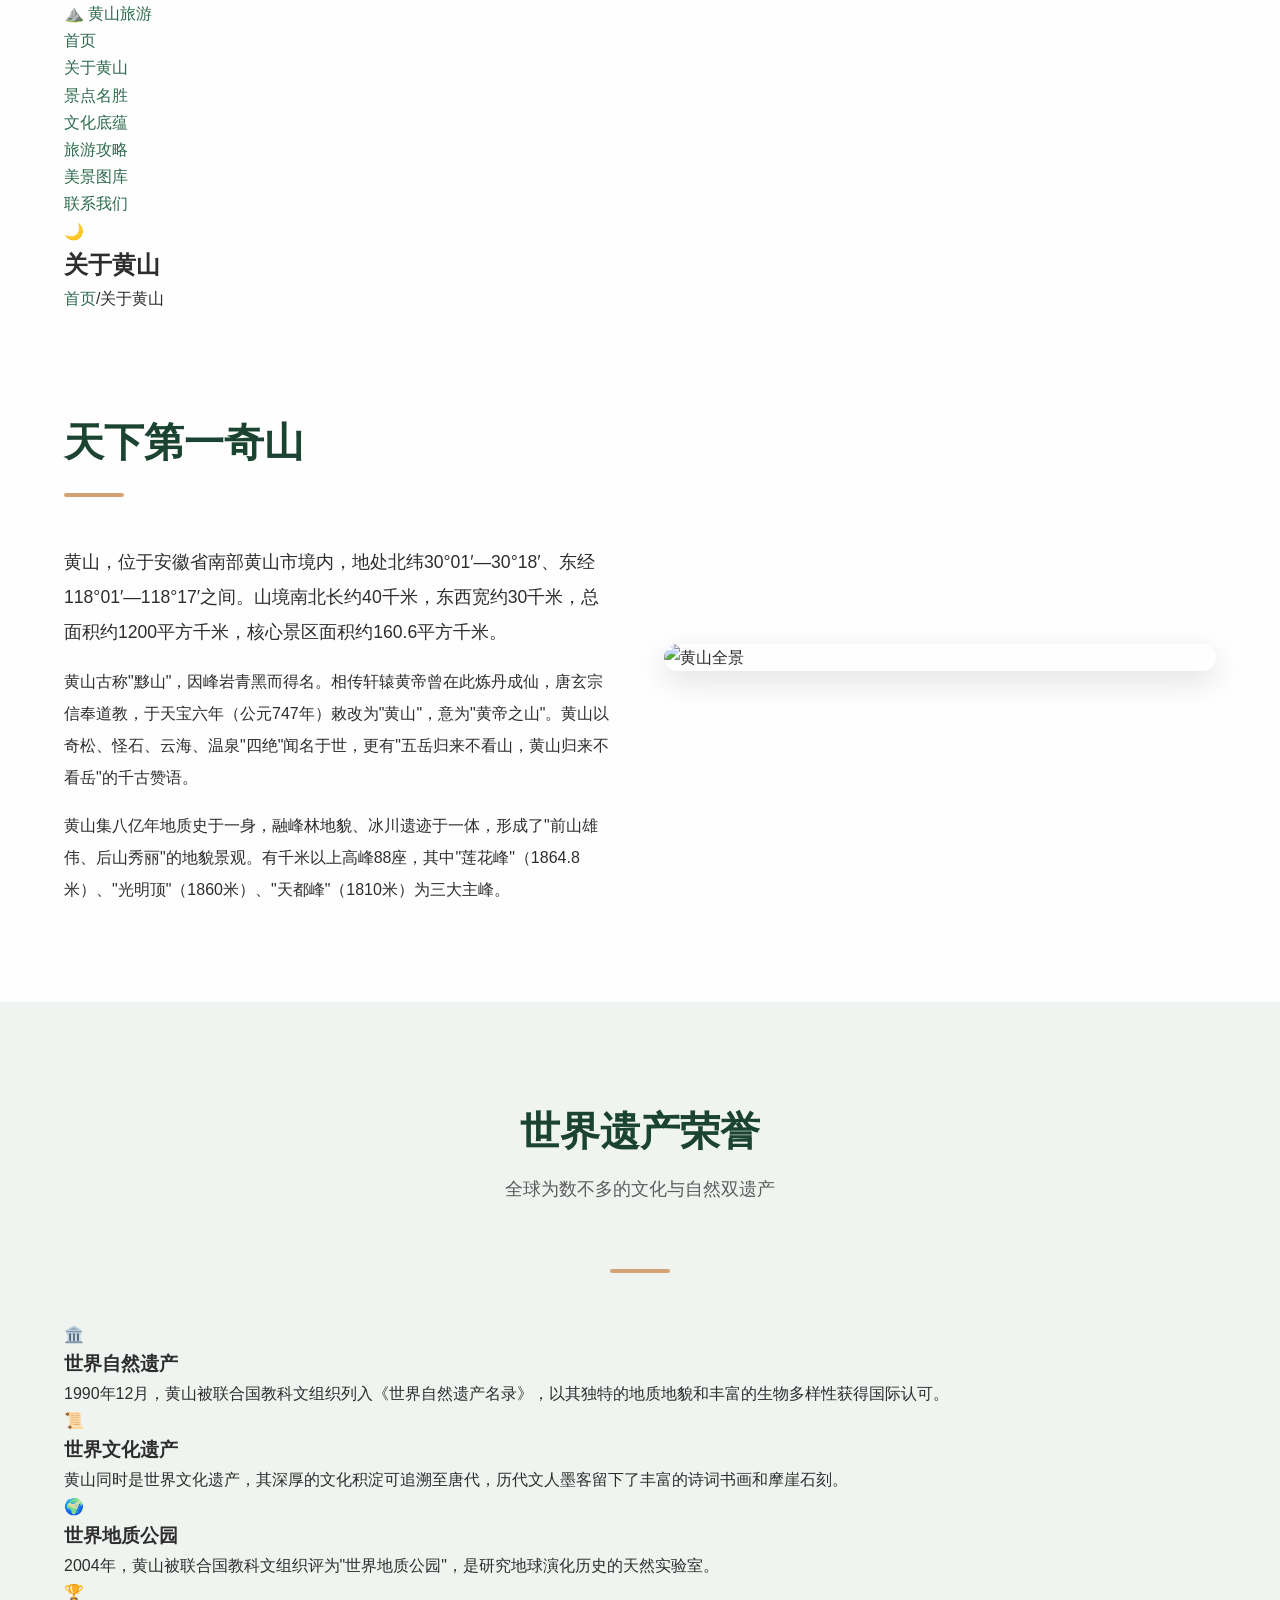
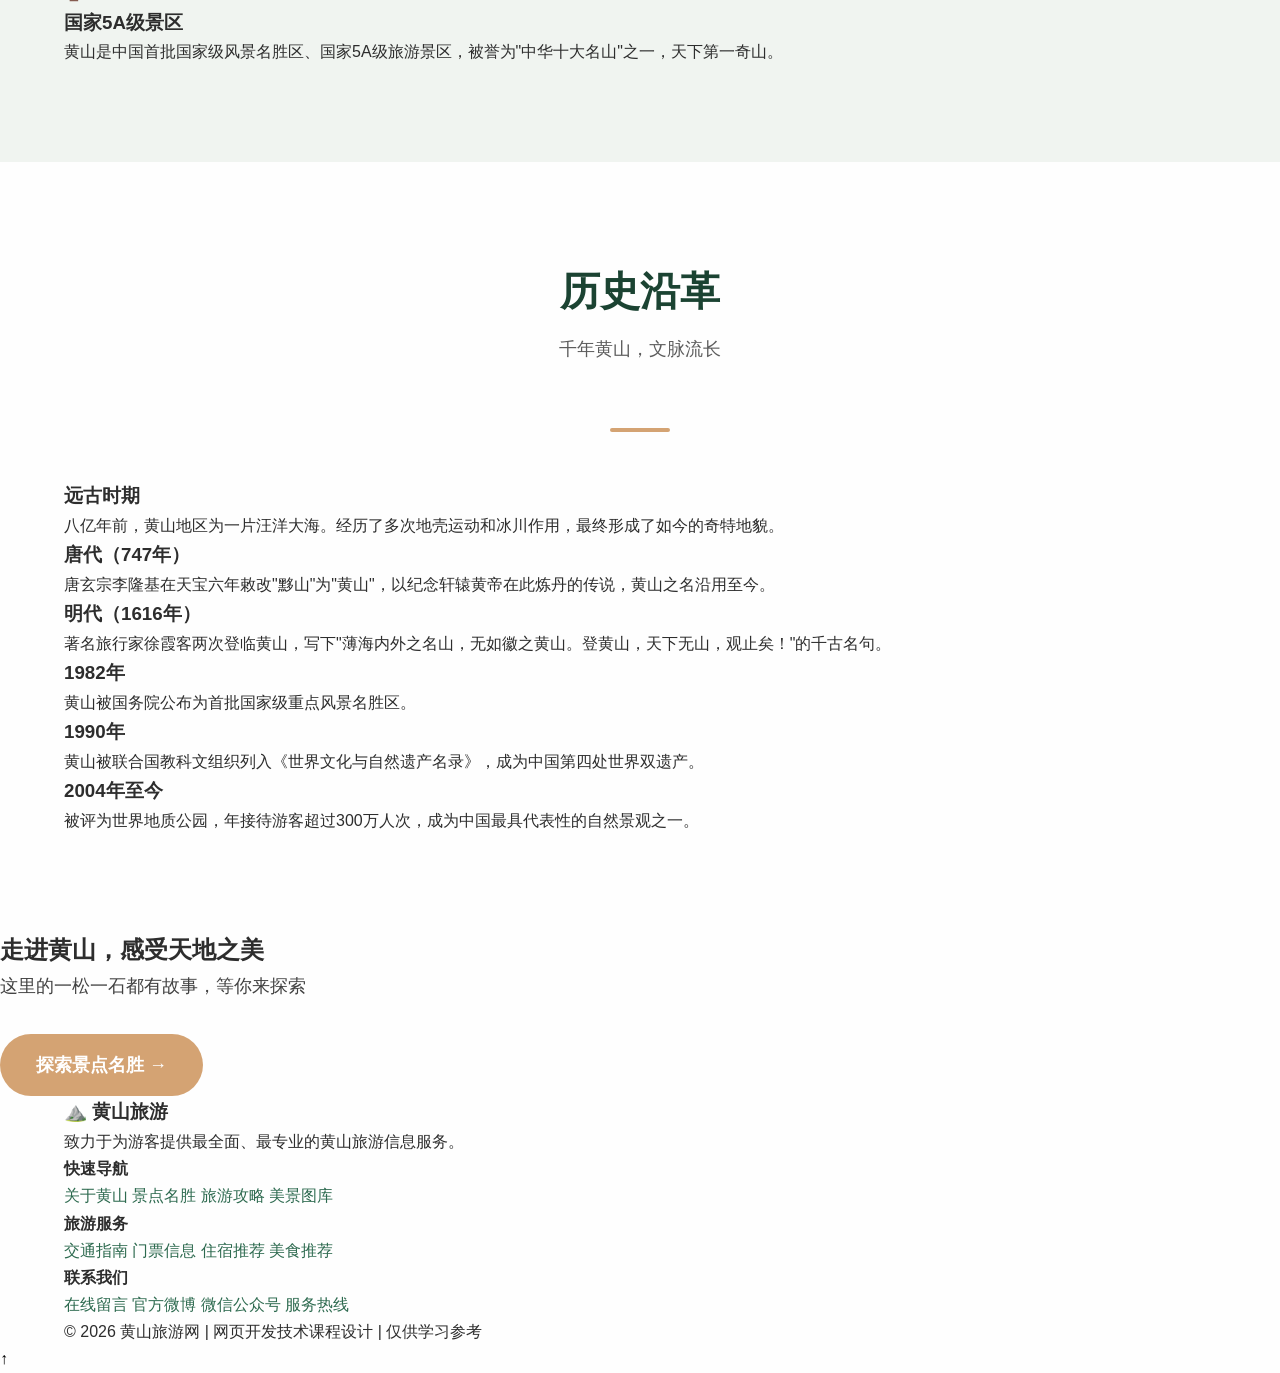
==== about.html @ f095ef77 "黄山旅游网站 v2.0 - 交互地图+3D效果+进度条" ====
<!DOCTYPE html>
<html lang="zh-CN">
<head>
  <meta charset="UTF-8">
  <meta name="viewport" content="width=device-width, initial-scale=1.0">
  <meta name="description" content="了解黄山的历史文化、地理位置与自然奇观。黄山是世界自然与文化双重遗产，中华十大名山之一。">
  <title>关于黄山 | 世界自然与文化双遗产</title>
  <link rel="stylesheet" href="css/style.css">
  <link rel="icon" href="data:image/svg+xml,<svg xmlns=%22http://www.w3.org/2000/svg%22 viewBox=%220 0 100 100%22><text y=%22.9em%22 font-size=%2290%22>⛰️</text></svg>">
</head>
<body>

  <nav class="navbar">
    <div class="container">
      <a href="index.html" class="logo">
        <span class="logo-icon">⛰️</span>
        <span>黄山旅游</span>
      </a>
      <ul class="nav-links">
        <li><a href="index.html">首页</a></li>
        <li><a href="about.html" class="active">关于黄山</a></li>
        <li><a href="spots.html">景点名胜</a></li>
        <li><a href="culture.html">文化底蕴</a></li>
        <li><a href="guide.html">旅游攻略</a></li>
        <li><a href="gallery.html">美景图库</a></li>
        <li><a href="contact.html">联系我们</a></li>
      </ul>
      <div style="display:flex;align-items:center;gap:0.5rem;">
        <button class="theme-toggle" aria-label="切换主题">🌙</button>
        <button class="hamburger" aria-label="菜单">
          <span></span><span></span><span></span>
        </button>
      </div>
    </div>
  </nav>

  <!-- 页面 Hero -->
  <section class="page-hero">
    <div class="container">
      <h1>关于黄山</h1>
      <div class="breadcrumb">
        <a href="index.html">首页</a><span>/</span><span>关于黄山</span>
      </div>
    </div>
  </section>

  <!-- 简介 -->
  <section class="section">
    <div class="container">
      <div class="two-col reveal">
        <div>
          <h2 class="section-title" style="text-align:left;">天下第一奇山</h2>
          <div class="section-divider" style="margin-left:0;"></div>
          <p style="font-size:1.1rem;line-height:2;margin-bottom:1rem;">
            黄山，位于安徽省南部黄山市境内，地处北纬30°01′—30°18′、东经118°01′—118°17′之间。山境南北长约40千米，东西宽约30千米，总面积约1200平方千米，核心景区面积约160.6平方千米。
          </p>
          <p style="line-height:2;margin-bottom:1rem;">
            黄山古称"黟山"，因峰岩青黑而得名。相传轩辕黄帝曾在此炼丹成仙，唐玄宗信奉道教，于天宝六年（公元747年）敕改为"黄山"，意为"黄帝之山"。黄山以奇松、怪石、云海、温泉"四绝"闻名于世，更有"五岳归来不看山，黄山归来不看岳"的千古赞语。
          </p>
          <p style="line-height:2;">
            黄山集八亿年地质史于一身，融峰林地貌、冰川遗迹于一体，形成了"前山雄伟、后山秀丽"的地貌景观。有千米以上高峰88座，其中"莲花峰"（1864.8米）、"光明顶"（1860米）、"天都峰"（1810米）为三大主峰。
          </p>
        </div>
        <img src="https://picsum.photos/seed/huangshan-overview/600/450" alt="黄山全景" class="two-col-img" style="width:100%;">
      </div>
    </div>
  </section>

  <!-- 世界遗产 -->
  <section class="section" style="background:var(--bg-alt);">
    <div class="container">
      <h2 class="section-title reveal">世界遗产荣誉</h2>
      <p class="section-subtitle reveal">全球为数不多的文化与自然双遗产</p>
      <div class="section-divider reveal"></div>
      <div class="features-grid">
        <div class="feature-card reveal">
          <span class="feature-icon">🏛️</span>
          <h3 class="feature-title">世界自然遗产</h3>
          <p>1990年12月，黄山被联合国教科文组织列入《世界自然遗产名录》，以其独特的地质地貌和丰富的生物多样性获得国际认可。</p>
        </div>
        <div class="feature-card reveal">
          <span class="feature-icon">📜</span>
          <h3 class="feature-title">世界文化遗产</h3>
          <p>黄山同时是世界文化遗产，其深厚的文化积淀可追溯至唐代，历代文人墨客留下了丰富的诗词书画和摩崖石刻。</p>
        </div>
        <div class="feature-card reveal">
          <span class="feature-icon">🌍</span>
          <h3 class="feature-title">世界地质公园</h3>
          <p>2004年，黄山被联合国教科文组织评为"世界地质公园"，是研究地球演化历史的天然实验室。</p>
        </div>
        <div class="feature-card reveal">
          <span class="feature-icon">🏆</span>
          <h3 class="feature-title">国家5A级景区</h3>
          <p>黄山是中国首批国家级风景名胜区、国家5A级旅游景区，被誉为"中华十大名山"之一，天下第一奇山。</p>
        </div>
      </div>
    </div>
  </section>

  <!-- 历史沿革时间线 -->
  <section class="section">
    <div class="container">
      <h2 class="section-title reveal">历史沿革</h2>
      <p class="section-subtitle reveal">千年黄山，文脉流长</p>
      <div class="section-divider reveal"></div>
      <div class="timeline reveal">
        <div class="timeline-item">
          <div class="timeline-dot"></div>
          <div class="timeline-content">
            <h3>远古时期</h3>
            <p>八亿年前，黄山地区为一片汪洋大海。经历了多次地壳运动和冰川作用，最终形成了如今的奇特地貌。</p>
          </div>
        </div>
        <div class="timeline-item">
          <div class="timeline-dot"></div>
          <div class="timeline-content">
            <h3>唐代（747年）</h3>
            <p>唐玄宗李隆基在天宝六年敕改"黟山"为"黄山"，以纪念轩辕黄帝在此炼丹的传说，黄山之名沿用至今。</p>
          </div>
        </div>
        <div class="timeline-item">
          <div class="timeline-dot"></div>
          <div class="timeline-content">
            <h3>明代（1616年）</h3>
            <p>著名旅行家徐霞客两次登临黄山，写下"薄海内外之名山，无如徽之黄山。登黄山，天下无山，观止矣！"的千古名句。</p>
          </div>
        </div>
        <div class="timeline-item">
          <div class="timeline-dot"></div>
          <div class="timeline-content">
            <h3>1982年</h3>
            <p>黄山被国务院公布为首批国家级重点风景名胜区。</p>
          </div>
        </div>
        <div class="timeline-item">
          <div class="timeline-dot"></div>
          <div class="timeline-content">
            <h3>1990年</h3>
            <p>黄山被联合国教科文组织列入《世界文化与自然遗产名录》，成为中国第四处世界双遗产。</p>
          </div>
        </div>
        <div class="timeline-item">
          <div class="timeline-dot"></div>
          <div class="timeline-content">
            <h3>2004年至今</h3>
            <p>被评为世界地质公园，年接待游客超过300万人次，成为中国最具代表性的自然景观之一。</p>
          </div>
        </div>
      </div>
    </div>
  </section>

  <!-- CTA -->
  <section class="parallax-section" style="background-image:url('https://picsum.photos/seed/yellow-mountain/1400/500');">
    <div class="parallax-content">
      <h2>走进黄山，感受天地之美</h2>
      <p style="font-size:1.125rem;margin-bottom:2rem;opacity:.9;">这里的一松一石都有故事，等你来探索</p>
      <a href="spots.html" class="btn btn-lg btn-accent">探索景点名胜 →</a>
    </div>
  </section>

  <footer class="footer">
    <div class="container">
      <div class="footer-grid">
        <div class="footer-brand">
          <h3>⛰️ 黄山旅游</h3>
          <p>致力于为游客提供最全面、最专业的黄山旅游信息服务。</p>
        </div>
        <div class="footer-col">
          <h4>快速导航</h4>
          <a href="about.html">关于黄山</a>
          <a href="spots.html">景点名胜</a>
          <a href="guide.html">旅游攻略</a>
          <a href="gallery.html">美景图库</a>
        </div>
        <div class="footer-col">
          <h4>旅游服务</h4>
          <a href="guide.html#transport">交通指南</a>
          <a href="guide.html#ticket">门票信息</a>
          <a href="guide.html#hotel">住宿推荐</a>
          <a href="guide.html#food">美食推荐</a>
        </div>
        <div class="footer-col">
          <h4>联系我们</h4>
          <a href="contact.html">在线留言</a>
          <a href="#">官方微博</a>
          <a href="#">微信公众号</a>
          <a href="#">服务热线</a>
        </div>
      </div>
      <div class="footer-bottom">
        <p>&copy; 2026 黄山旅游网 | 网页开发技术课程设计 | 仅供学习参考</p>
      </div>
    </div>
  </footer>

  <button class="back-to-top" aria-label="返回顶部">↑</button>

  <script src="js/main.js"></script>
  <script src="js/gallery.js"></script>
  <script src="js/form.js"></script>
</body>
</html>
---- css/style.css ----
﻿/* ============================================================
   黄山旅游景点网站 - 主样式表
   主题: 自然山水 · 中国风
   色彩方案: 松绿 + 云白 + 岩灰 + 金秋点缀
   ============================================================ */

/* ============ CSS 自定义属性 (变量) ============ */
:root {
  --primary: #2d6a4f;
  --primary-light: #40916c;
  --primary-dark: #1b4332;
  --primary-pale: #d8f3dc;
  --accent: #d4a373;
  --accent-light: #faedcd;
  --accent-dark: #b07d4b;
  --bg: #fefefe;
  --bg-alt: #f0f4f0;
  --text: #2d2d2d;
  --text-light: #5c5c5c;
  --text-muted: #8a8a8a;
  --border: #dde1dd;
  --white: #ffffff;
  --black: #1a1a1a;
  --success: #52b788;
  --warning: #e9c46a;
  --danger: #e76f51;
  --info: #457b9d;
  --font-sans: "Microsoft YaHei", "PingFang SC", "Helvetica Neue", Arial, sans-serif;
  --font-serif: "SimSun", "Noto Serif SC", Georgia, serif;
  --font-title: "STKaiti", "KaiTi", "楷体", var(--font-serif);
  --fs-xs: 0.75rem; --fs-sm: 0.875rem; --fs-base: 1rem;
  --fs-lg: 1.125rem; --fs-xl: 1.25rem; --fs-2xl: 1.5rem;
  --fs-3xl: 2rem; --fs-4xl: 2.5rem; --fs-5xl: 3.5rem;
  --space-xs: 0.25rem; --space-sm: 0.5rem; --space-md: 1rem;
  --space-lg: 1.5rem; --space-xl: 2rem; --space-2xl: 3rem;
  --space-3xl: 4rem; --space-4xl: 6rem;
  --radius-sm: 4px; --radius-md: 8px; --radius-lg: 16px;
  --radius-xl: 24px; --radius-full: 9999px;
  --shadow-sm: 0 1px 3px rgba(0,0,0,.08);
  --shadow-md: 0 4px 12px rgba(0,0,0,.1);
  --shadow-lg: 0 10px 30px rgba(0,0,0,.12);
  --shadow-xl: 0 20px 60px rgba(0,0,0,.15);
  --transition-fast: 0.15s ease;
  --transition: 0.3s ease;
  --transition-slow: 0.5s ease;
  --nav-height: 72px;
}

[data-theme="dark"] {
  --primary: #40916c;
  --primary-light: #52b788;
  --primary-dark: #2d6a4f;
  --primary-pale: #1b4332;
  --accent: #e9c46a;
  --accent-light: #3d3525;
  --bg: #1a1d1a;
  --bg-alt: #222522;
  --text: #e0e0e0;
  --text-light: #b0b0b0;
  --text-muted: #787878;
  --border: #333633;
  --white: #2a2d2a;
  --black: #f0f0f0;
  --shadow-sm: 0 1px 3px rgba(0,0,0,.3);
  --shadow-md: 0 4px 12px rgba(0,0,0,.4);
  --shadow-lg: 0 10px 30px rgba(0,0,0,.5);
}

/* ============ 全局重置 ============ */
*, *::before, *::after { margin: 0; padding: 0; box-sizing: border-box; }
html { scroll-behavior: smooth; scroll-padding-top: var(--nav-height); font-size: 16px; }
body {
  font-family: var(--font-sans);
  font-size: var(--fs-base);
  line-height: 1.7;
  color: var(--text);
  background: var(--bg);
  overflow-x: hidden;
  transition: background var(--transition), color var(--transition);
}
a { color: var(--primary); text-decoration: none; transition: color var(--transition-fast); }
a:hover { color: var(--primary-dark); }
img { max-width: 100%; height: auto; display: block; }
ul, ol { list-style: none; }
button { cursor: pointer; font: inherit; border: none; background: none; }

/* ============ 工具类 ============ */
.container { width: 100%; max-width: 1200px; margin: 0 auto; padding: 0 var(--space-lg); }
.section { padding: var(--space-4xl) 0; }
.section-title {
  font-family: var(--font-title);
  font-size: var(--fs-4xl);
  color: var(--primary-dark);
  text-align: center;
  margin-bottom: var(--space-sm);
}
.section-subtitle {
  text-align: center;
  color: var(--text-light);
  font-size: var(--fs-lg);
  margin-bottom: var(--space-3xl);
}
.section-divider {
  width: 60px; height: 4px;
  background: var(--accent);
  margin: var(--space-md) auto var(--space-2xl);
  border-radius: var(--radius-full);
}
.btn {
  display: inline-flex; align-items: center; gap: var(--space-sm);
  padding: 12px 28px; border-radius: var(--radius-full);
  font-size: var(--fs-base); font-weight: 600;
  transition: all var(--transition); white-space: nowrap;
}
.btn-primary {
  background: var(--primary); color: var(--white) !important;
  box-shadow: 0 4px 15px rgba(45,106,79,.35);
}
.btn-primary:hover {
  background: var(--primary-dark); transform: translateY(-2px);
  box-shadow: 0 6px 20px rgba(45,106,79,.45);
}
.btn-outline { border: 2px solid var(--primary); color: var(--primary); }
.btn-outline:hover { background: var(--primary); color: var(--white) !important; }
.btn-accent { background: var(--accent); color: var(--white) !important; }
.btn-accent:hover { background: var(--accent-dark); transform: translateY(-2px); }
.btn-lg { padding: 16px 36px; font-size: var(--fs-lg); }
.btn-sm { padding: 8px 20px; font-size: var(--fs-sm); }
.text-center { text-align: center; }
.mt-1 { margin-top: var(--space-md); }
.mt-2 { margin-top: var(--space-xl); }
.mt-3 { margin-top: var(--space-2xl); }
.mb-1 { margin-bottom: var(--space-md); }
.mb-2 { margin-bottom: var(--space-xl); }
.two-col {
  display: grid;
  grid-template-columns: 1fr 1fr;
  gap: var(--space-2xl);
  align-items: center;
}
.two-col-img {
  border-radius: var(--radius-lg);
  box-shadow: var(--shadow-lg);
}

/* ============ 动画 CSS ============ */
@keyframes fadeInUp {
  from { opacity: 0; transform: translateY(30px); }
  to { opacity: 1; transform: translateY(0); }
}
@keyframes fadeIn {
  from { opacity: 0; }
  to { opacity: 1; }
}
@keyframes pulse {
  0%,100% { transform: scale(1); }
  50% { transform: scale(1.05); }
}
@keyframes slideInLeft {
  from { opacity: 0; transform: translateX(-40px); }
  to { opacity: 1; transform: translateX(0); }
}
@keyframes slideInRight {
  from { opacity: 0; transform: translateX(40px); }
  to { opacity: 1; transform: translateX(0); }
}
@keyframes countUp {
  from { opacity: 0; transform: translateY(10px); }
  to { opacity: 1; transform: translateY(0); }
}

/* 导入模块CSS */
@import "hero.css";
@import "components.css";
@import "media.css";
@import "layout.css";
@import "responsive.css";

@import "interactive.css";
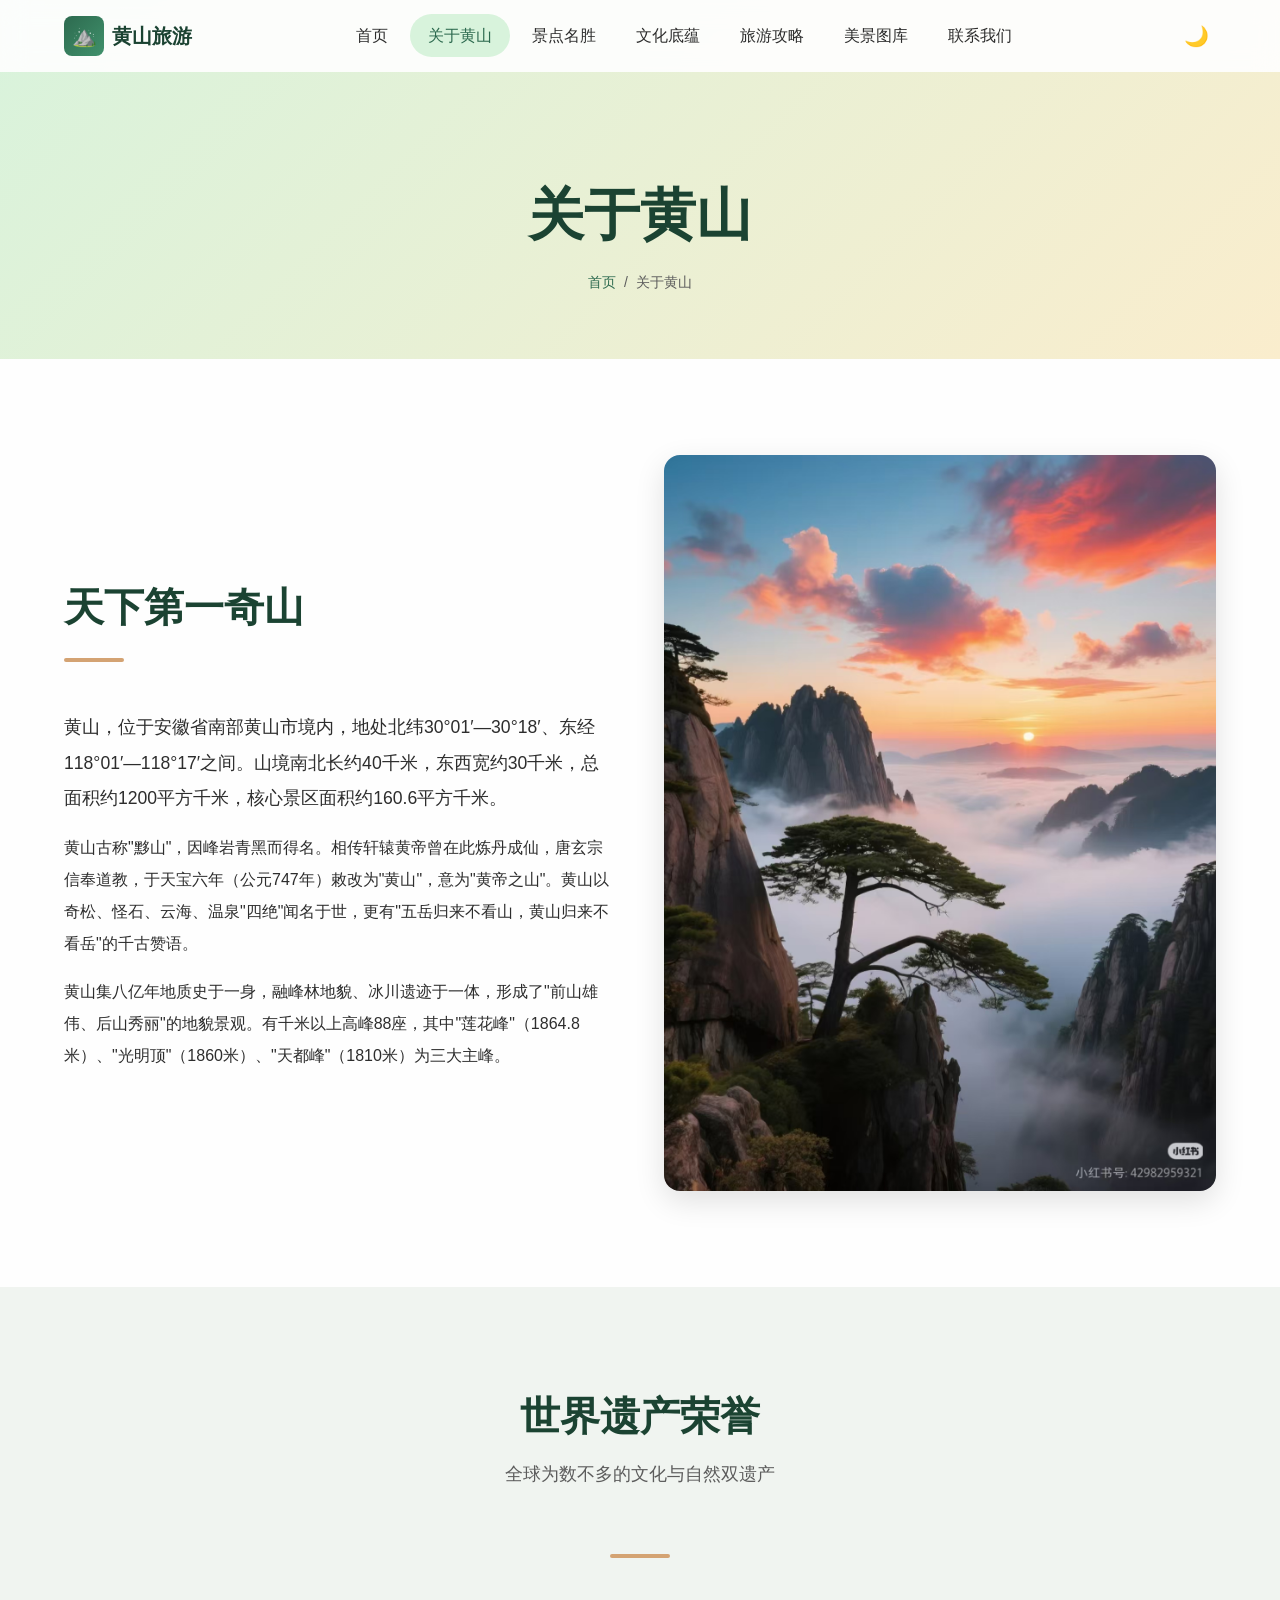
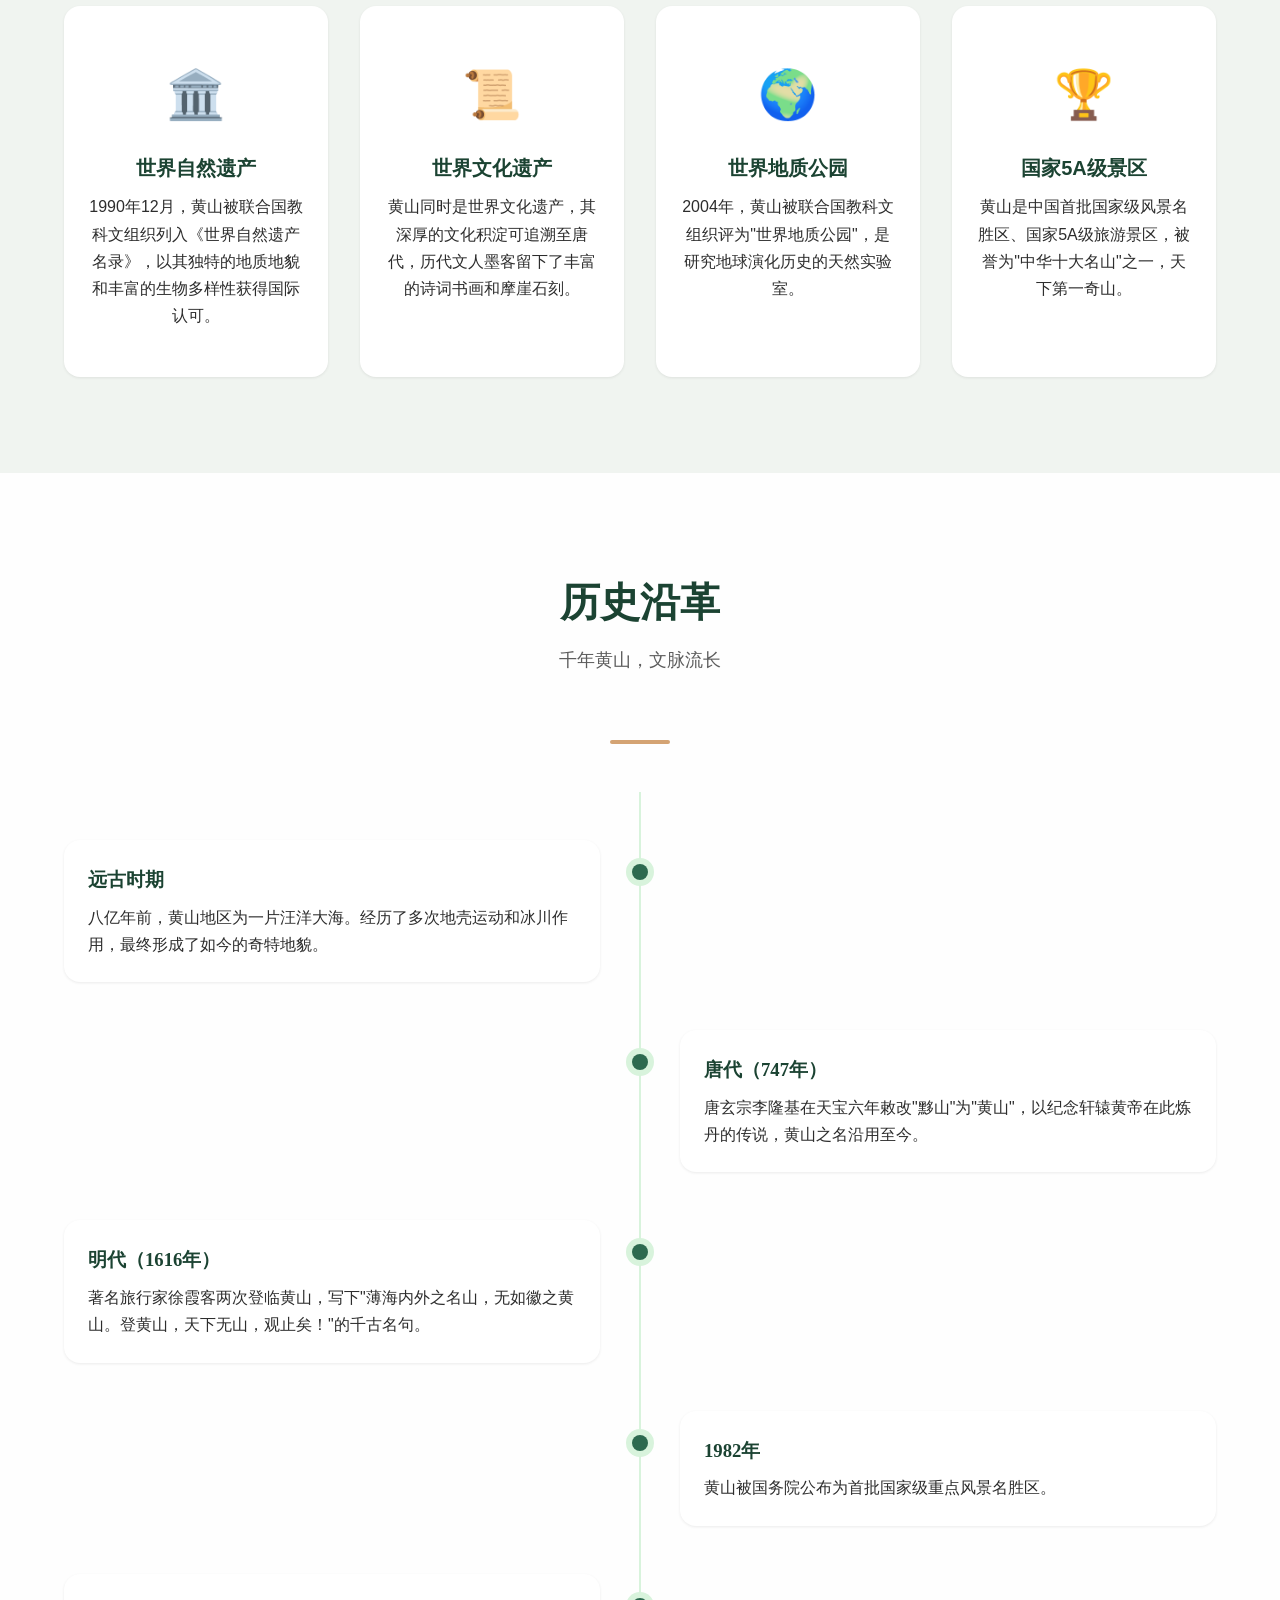
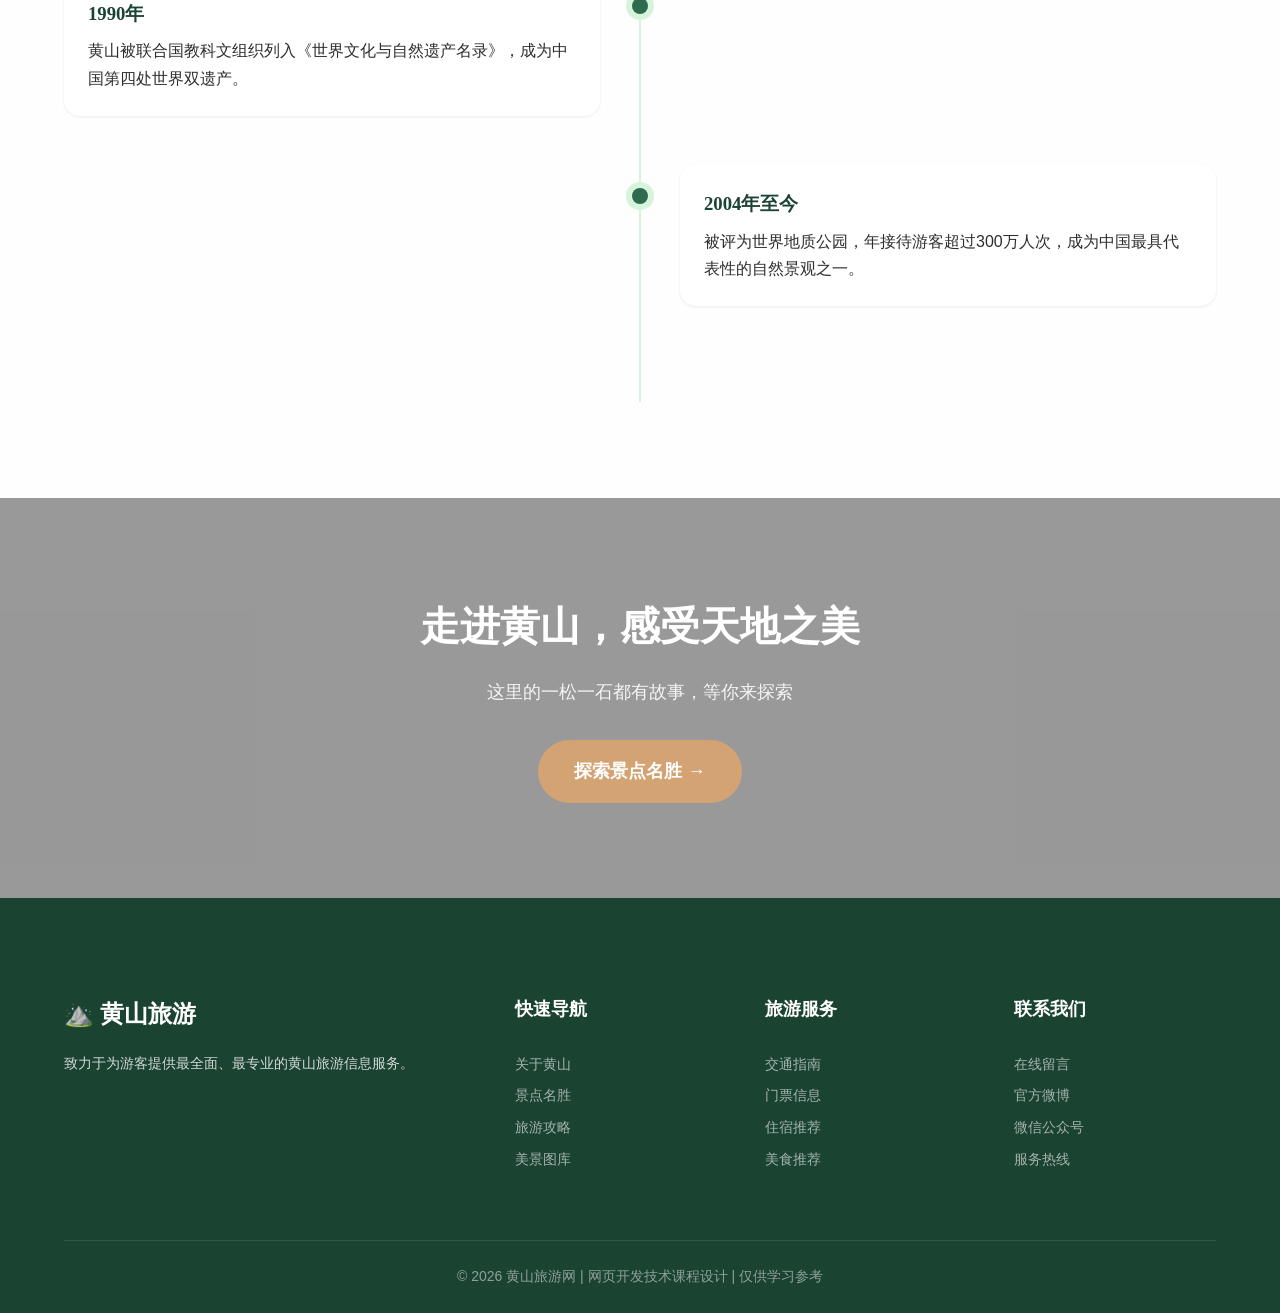
==== commit e71f43fc: "feat: 替换picsum占位图为本地实拍图片（迎客松/莲花峰/西海大峡谷/光明顶/云海/冬雪等）" ====
--- a/about.html
+++ b/about.html
@@ -61,7 +61,7 @@
             黄山集八亿年地质史于一身，融峰林地貌、冰川遗迹于一体，形成了"前山雄伟、后山秀丽"的地貌景观。有千米以上高峰88座，其中"莲花峰"（1864.8米）、"光明顶"（1860米）、"天都峰"（1810米）为三大主峰。
           </p>
         </div>
-        <img src="https://picsum.photos/seed/huangshan-overview/600/450" alt="黄山全景" class="two-col-img" style="width:100%;">
+        <img src="images/莲花峰/莲花峰_1.jpg" alt="黄山全景" class="two-col-img" style="width:100%;">
       </div>
     </div>
   </section>
@@ -151,7 +151,7 @@
   </section>
 
   <!-- CTA -->
-  <section class="parallax-section" style="background-image:url('https://picsum.photos/seed/yellow-mountain/1400/500');">
+  <section class="parallax-section" style="background-image:url('images/西海大峡谷/西海大峡谷_1.jpg');">
     <div class="parallax-content">
       <h2>走进黄山，感受天地之美</h2>
       <p style="font-size:1.125rem;margin-bottom:2rem;opacity:.9;">这里的一松一石都有故事，等你来探索</p>
@@ -199,5 +199,6 @@
   <script src="js/main.js"></script>
   <script src="js/gallery.js"></script>
   <script src="js/form.js"></script>
+  <script src="js/effects.js"></script>
 </body>
 </html>
--- a/css/style.css
+++ b/css/style.css
@@ -1,8 +1,40 @@
-﻿/* ============================================================
+/* ============================================================
    黄山旅游景点网站 - 主样式表
    主题: 自然山水 · 中国风
    色彩方案: 松绿 + 云白 + 岩灰 + 金秋点缀
    ============================================================ */
+
+/* 导入模块CSS — 必须在所有规则之前 */
+@import "hero.css";
+@import "components.css";
+@import "media.css";
+@import "layout.css";
+@import "responsive.css";
+@import "interactive.css";
+
+
+
+/* ============ 导航栏水平布局 ============ */
+.nav-links {
+  display: flex !important;
+  flex-direction: row !important;
+  align-items: center;
+  gap: var(--space-xs);
+}
+.nav-links a {
+  display: block;
+  padding: 8px 18px;
+  border-radius: var(--radius-full);
+  color: var(--text);
+  font-weight: 500;
+  transition: all var(--transition-fast);
+  position: relative;
+}
+.nav-links a:hover,
+.nav-links a.active {
+  color: var(--primary);
+  background: var(--primary-pale);
+}
 
 /* ============ CSS 自定义属性 (变量) ============ */
 :root {
@@ -169,11 +201,4 @@
   to { opacity: 1; transform: translateY(0); }
 }
 
-/* 导入模块CSS */
-@import "hero.css";
-@import "components.css";
-@import "media.css";
-@import "layout.css";
-@import "responsive.css";
-
-@import "interactive.css";+
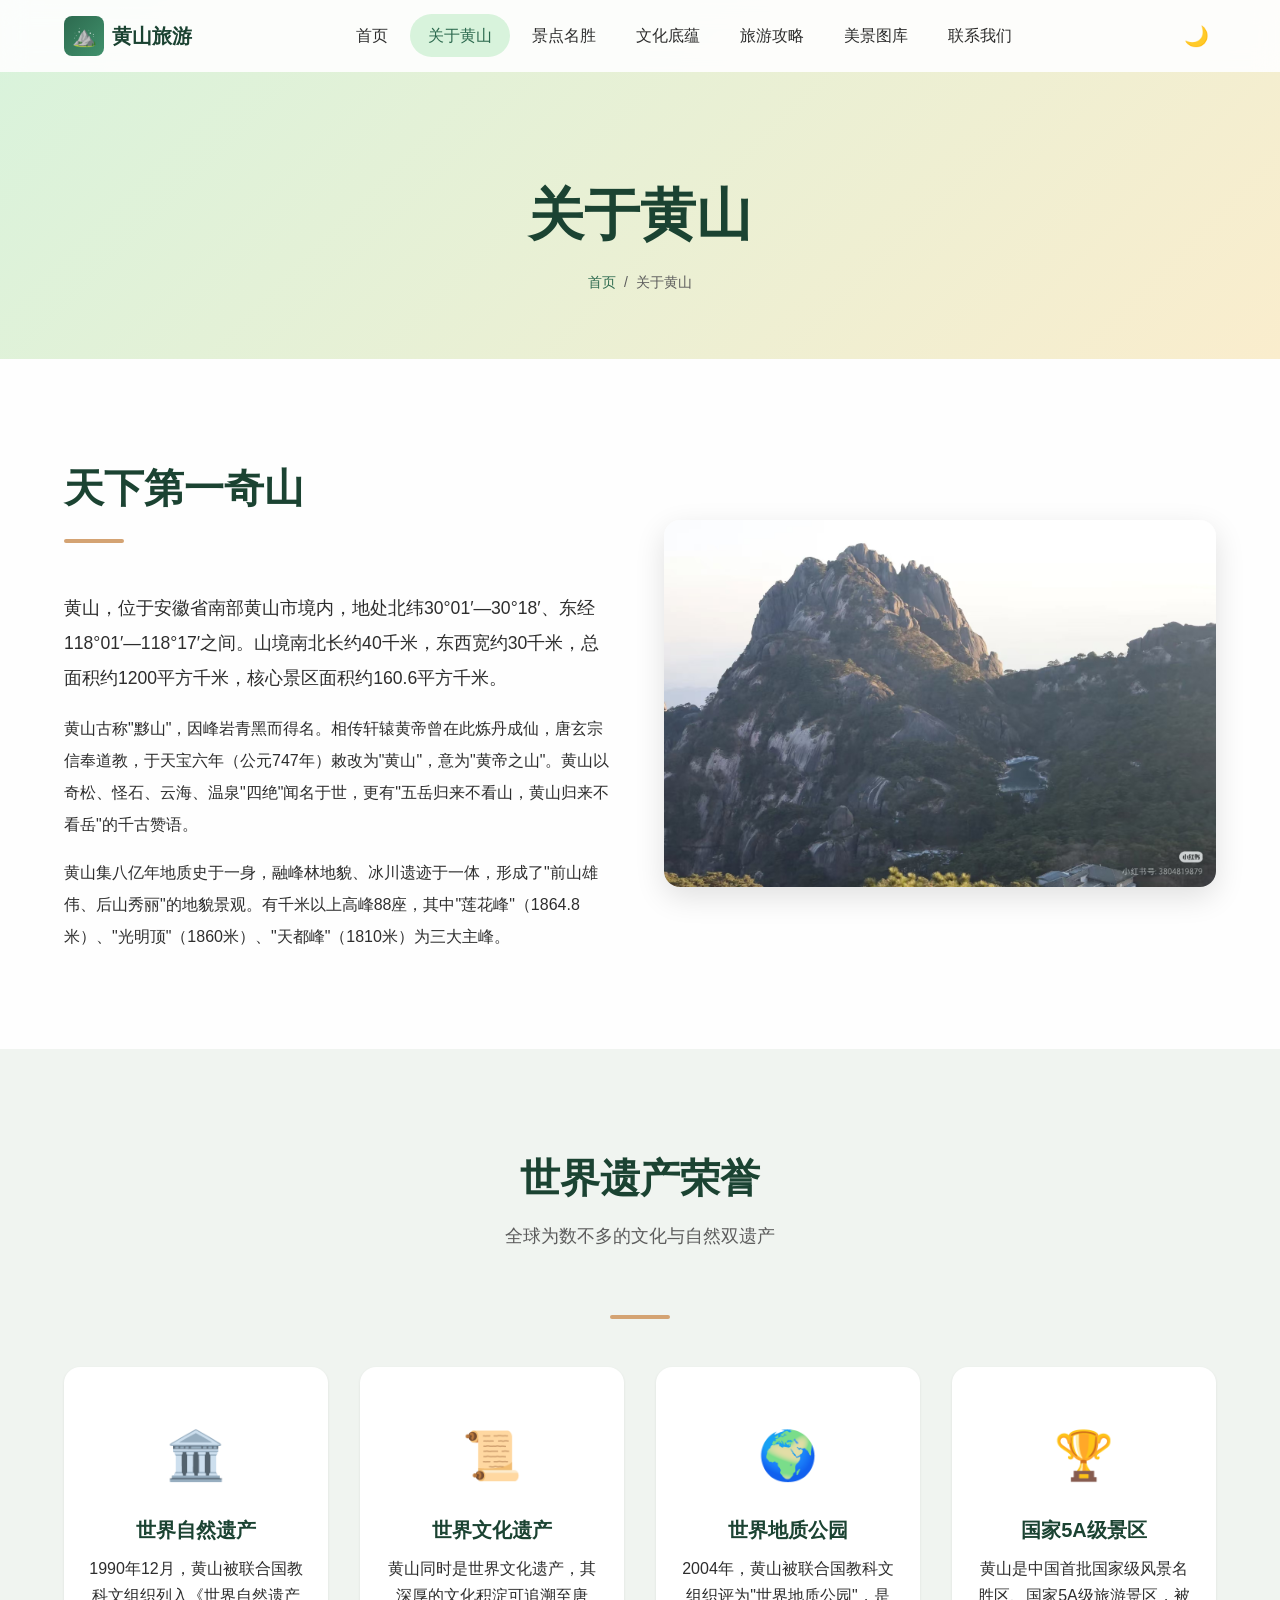
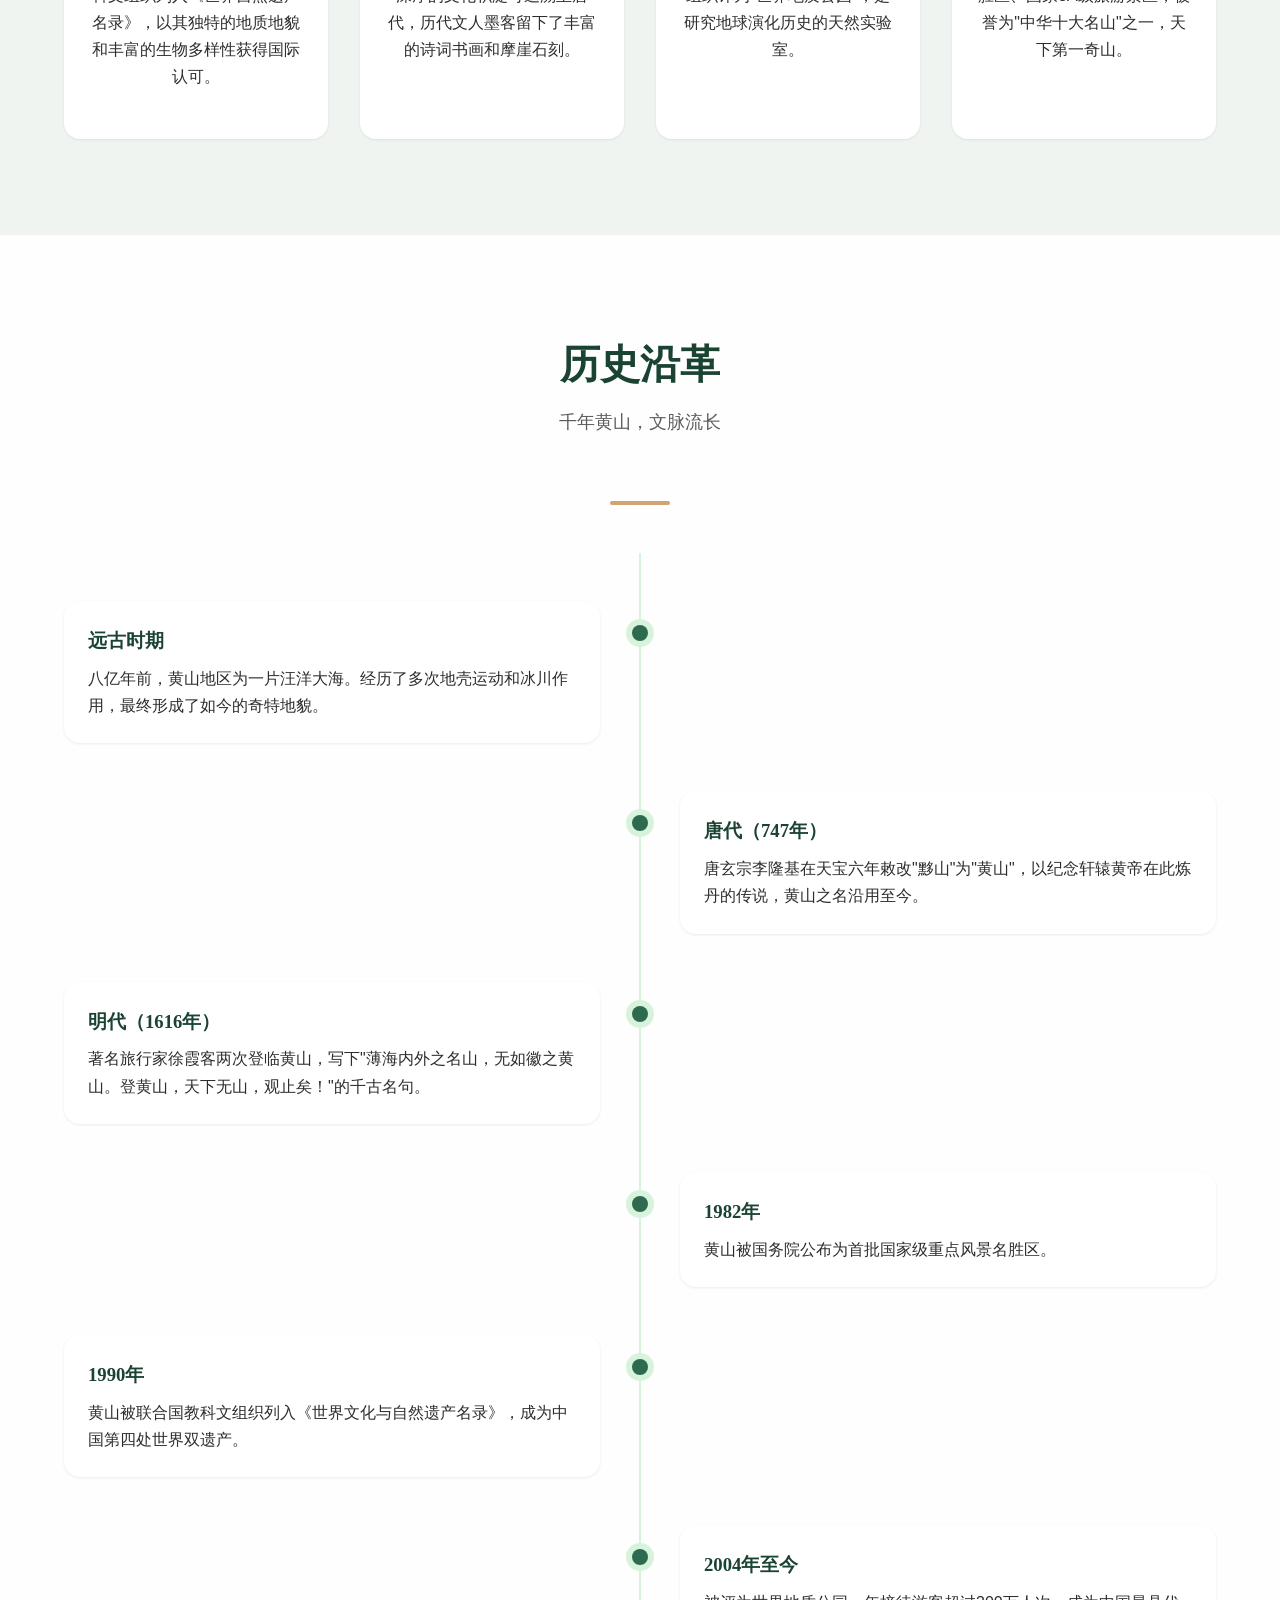
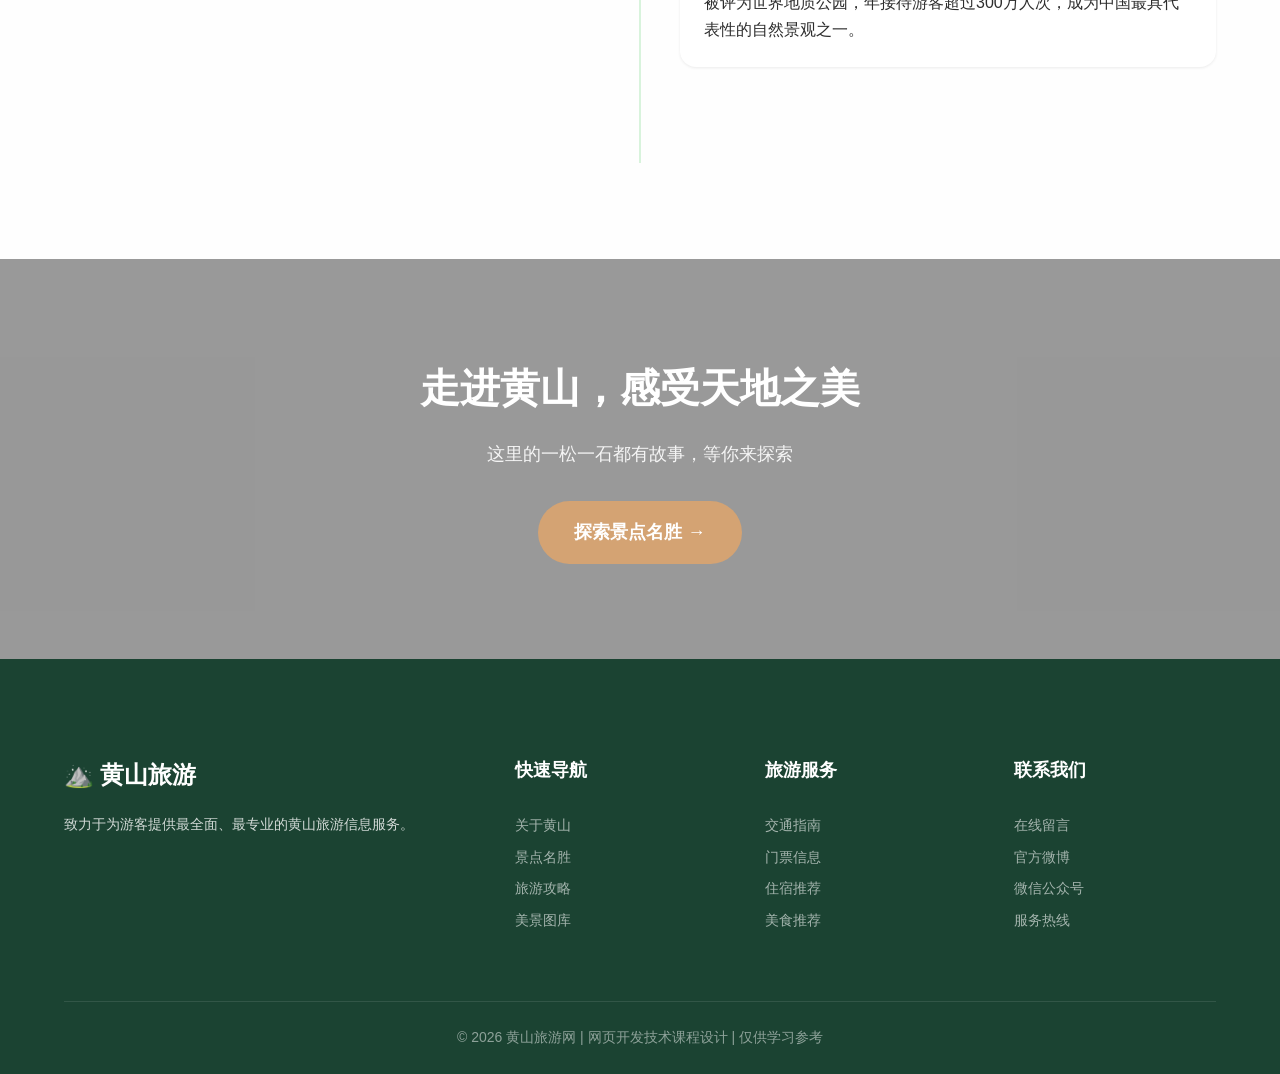
==== commit fcdc0136: "fix: 更新图片路径以匹配调整后的文件夹内容" ====
--- a/about.html
+++ b/about.html
@@ -61,7 +61,7 @@
             黄山集八亿年地质史于一身，融峰林地貌、冰川遗迹于一体，形成了"前山雄伟、后山秀丽"的地貌景观。有千米以上高峰88座，其中"莲花峰"（1864.8米）、"光明顶"（1860米）、"天都峰"（1810米）为三大主峰。
           </p>
         </div>
-        <img src="images/莲花峰/莲花峰_1.jpg" alt="黄山全景" class="two-col-img" style="width:100%;">
+        <img src="images/莲花峰/天都峰_1.jpg" alt="黄山全景" class="two-col-img" style="width:100%;">
       </div>
     </div>
   </section>
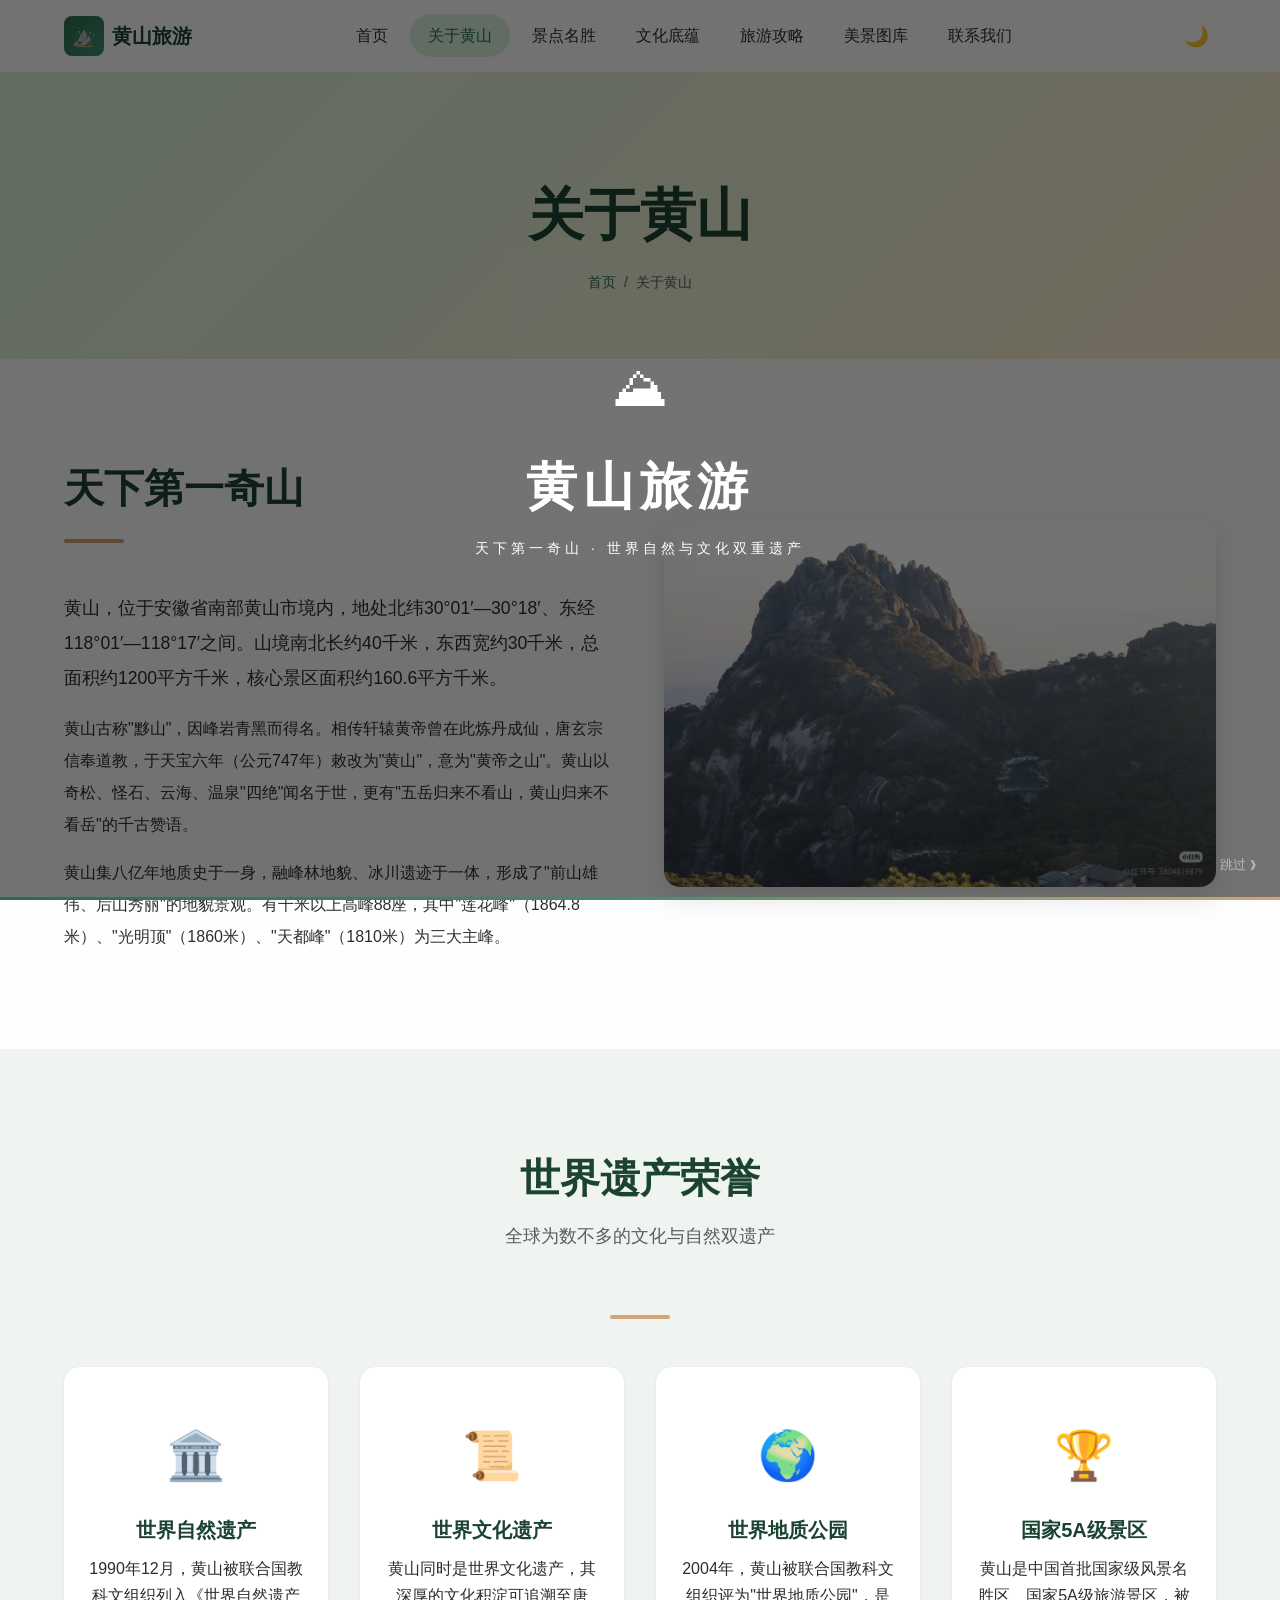
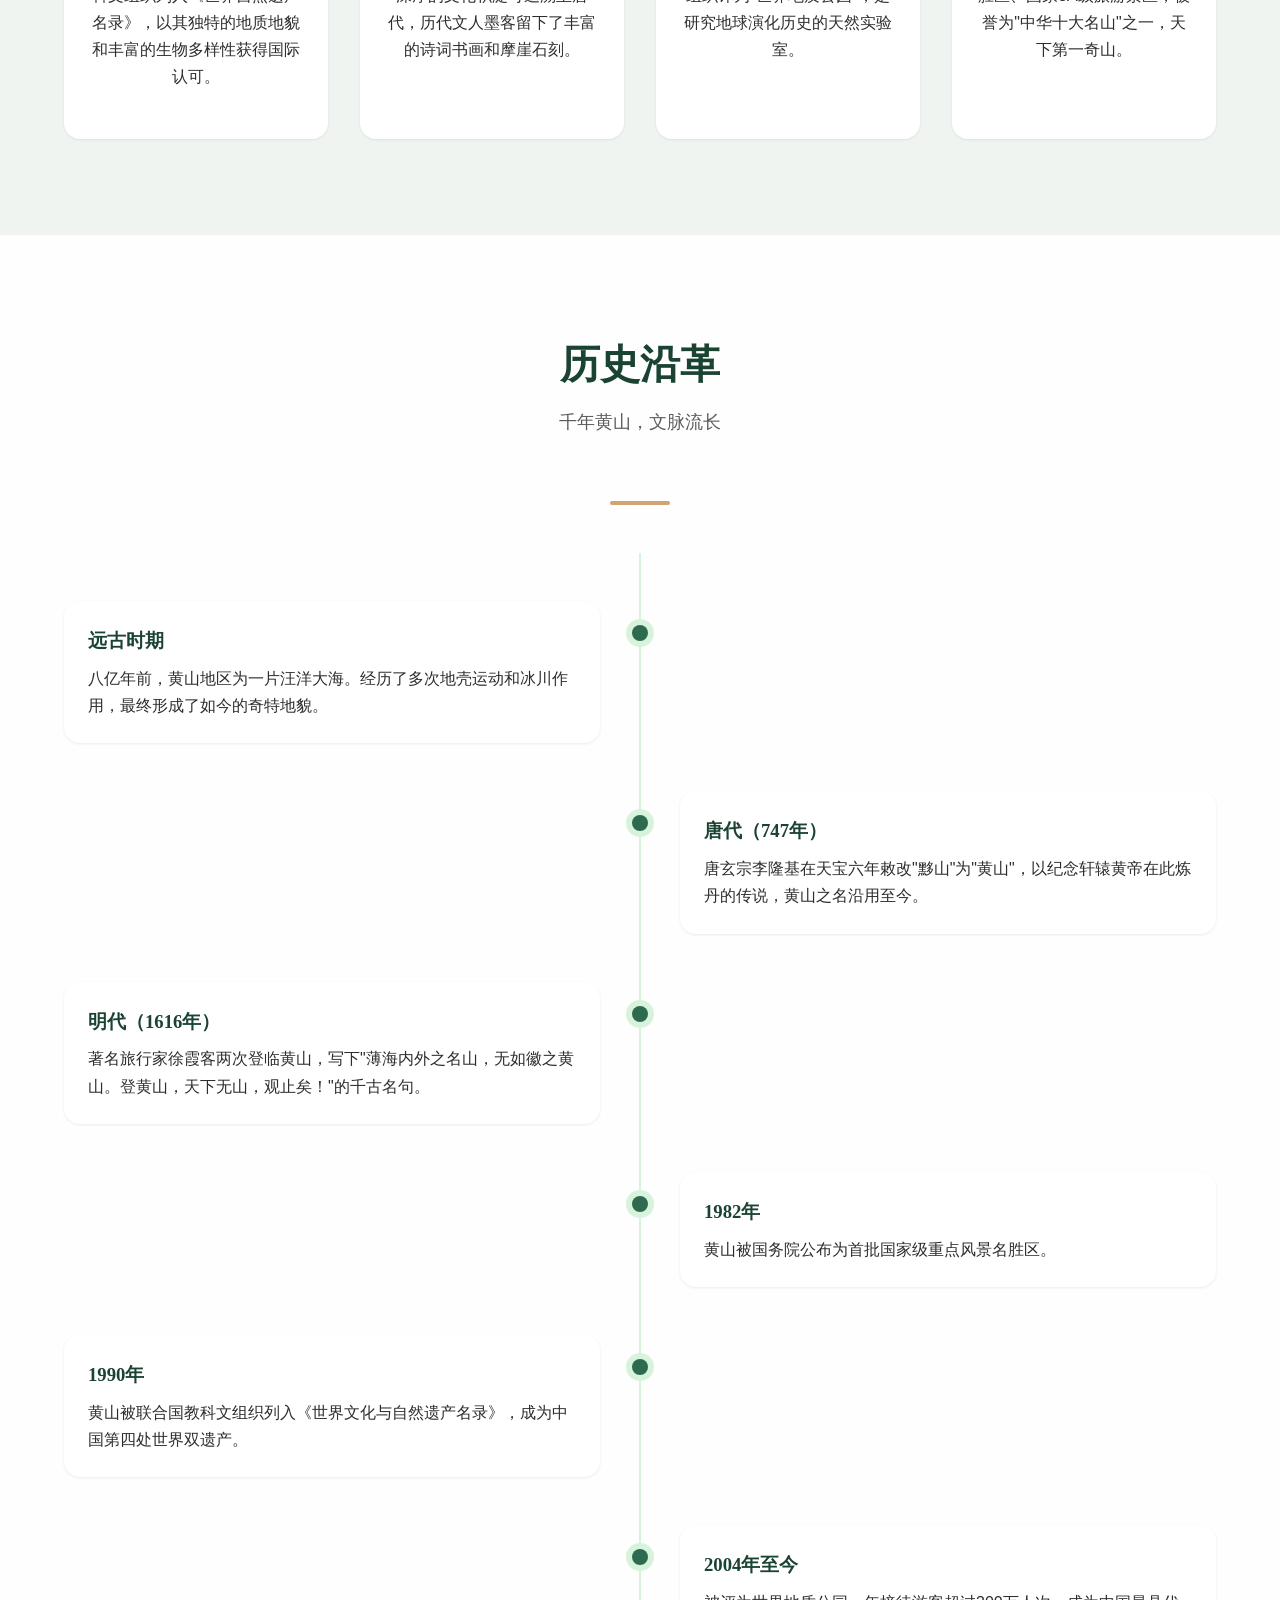
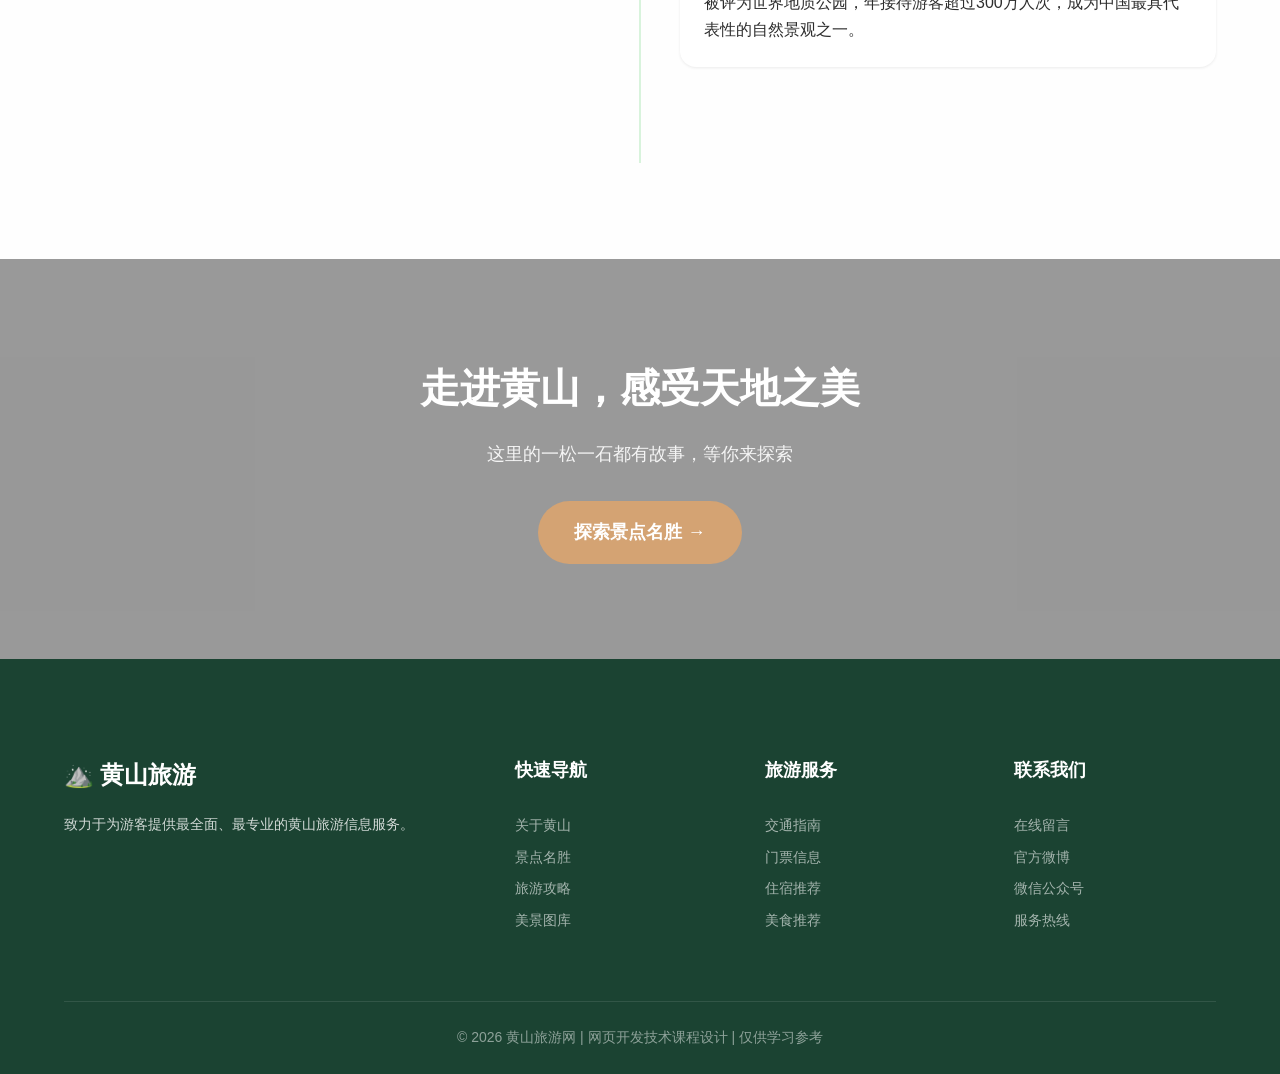
==== commit 60e3e7b9: "feat: 添加开场动画，四组黄山实拍图轮播渐入" ====
--- a/about.html
+++ b/about.html
@@ -9,6 +9,7 @@
   <link rel="icon" href="data:image/svg+xml,<svg xmlns=%22http://www.w3.org/2000/svg%22 viewBox=%220 0 100 100%22><text y=%22.9em%22 font-size=%2290%22>⛰️</text></svg>">
 </head>
 <body>
+  <script src="js/splash.js"></script>
 
   <nav class="navbar">
     <div class="container">
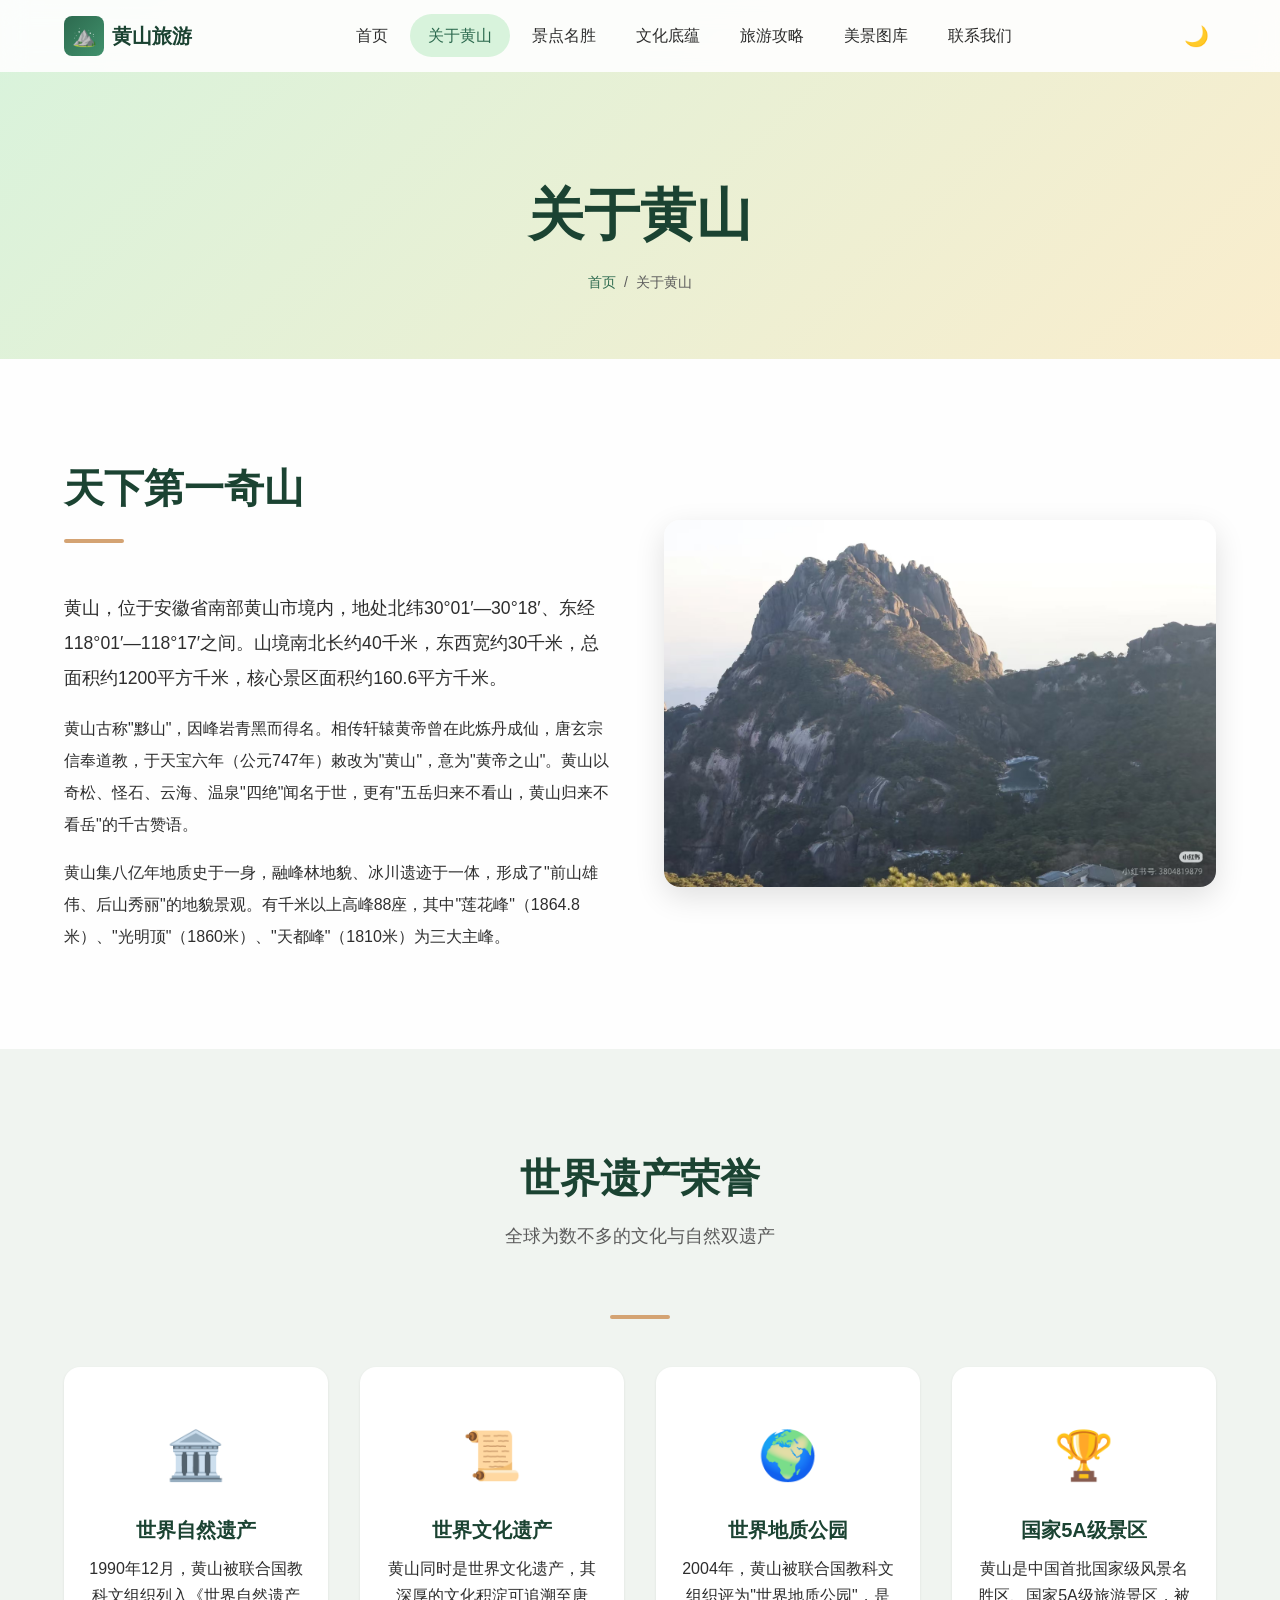
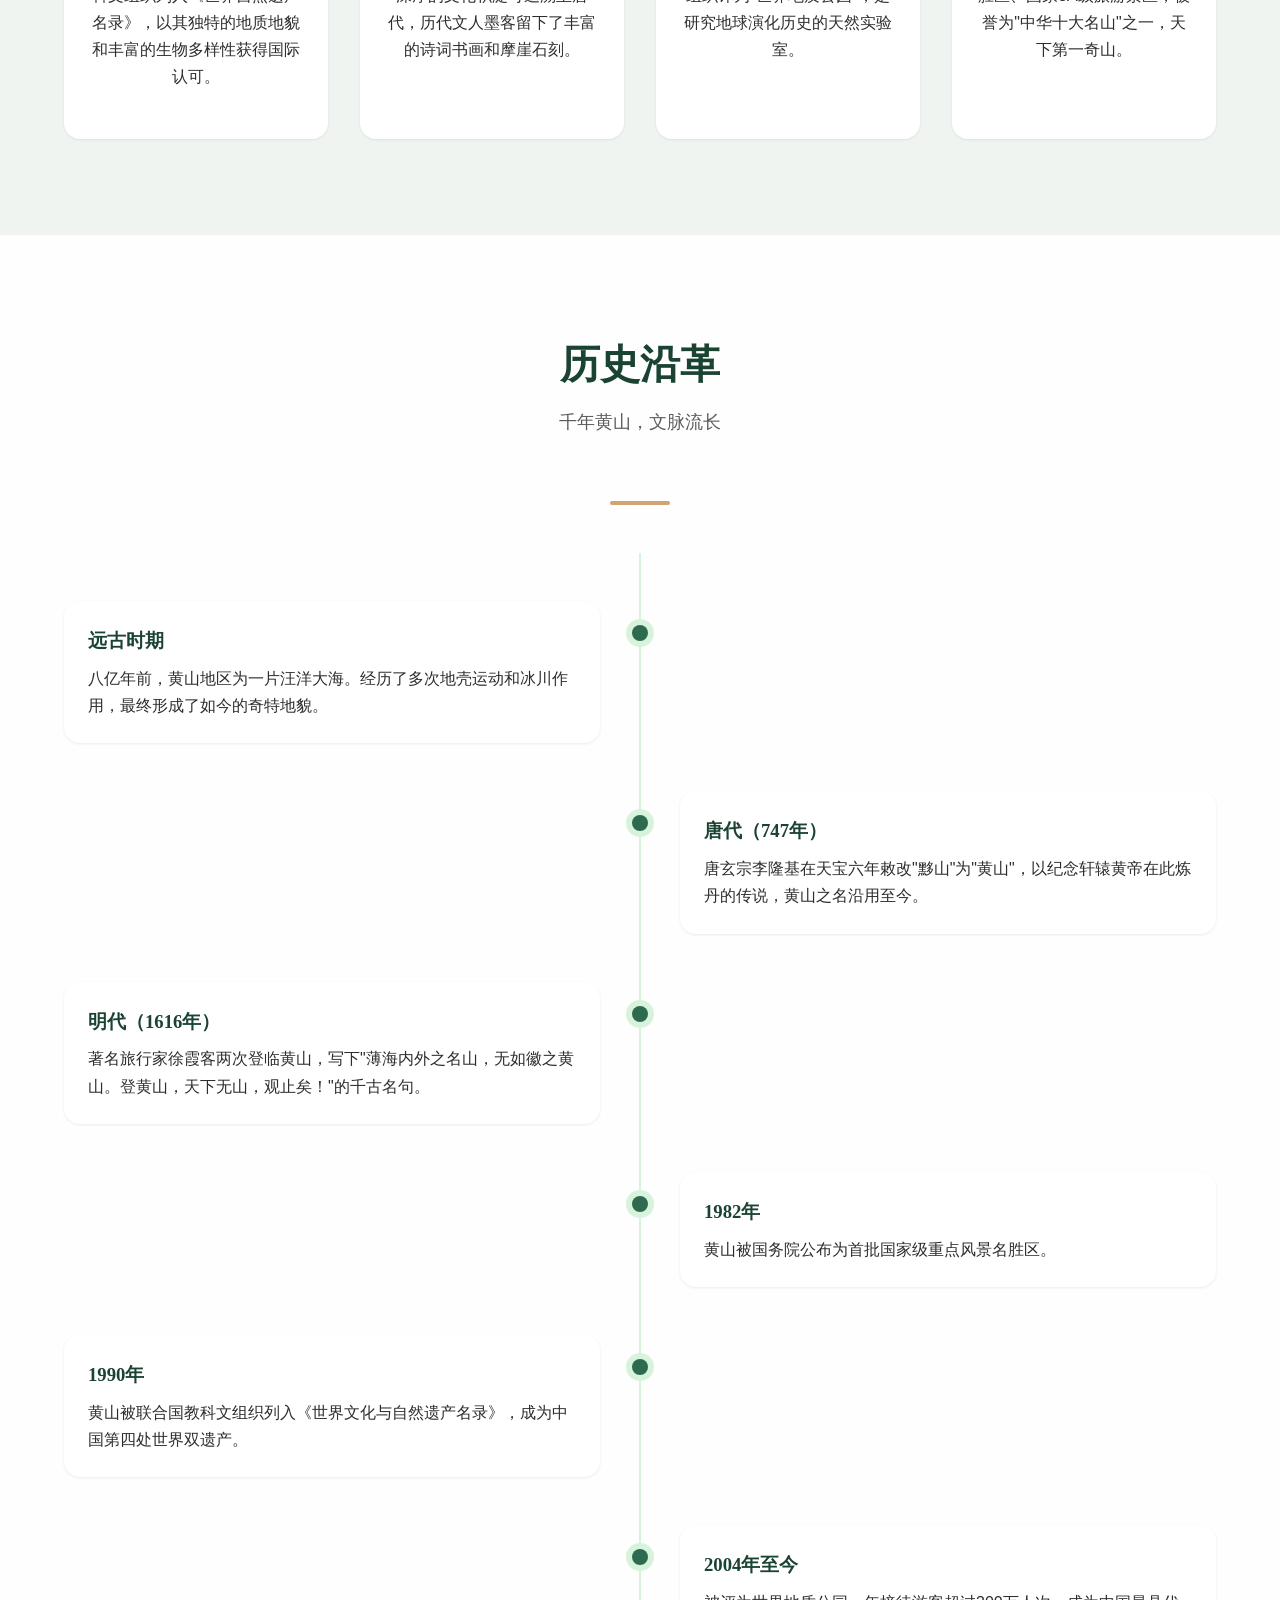
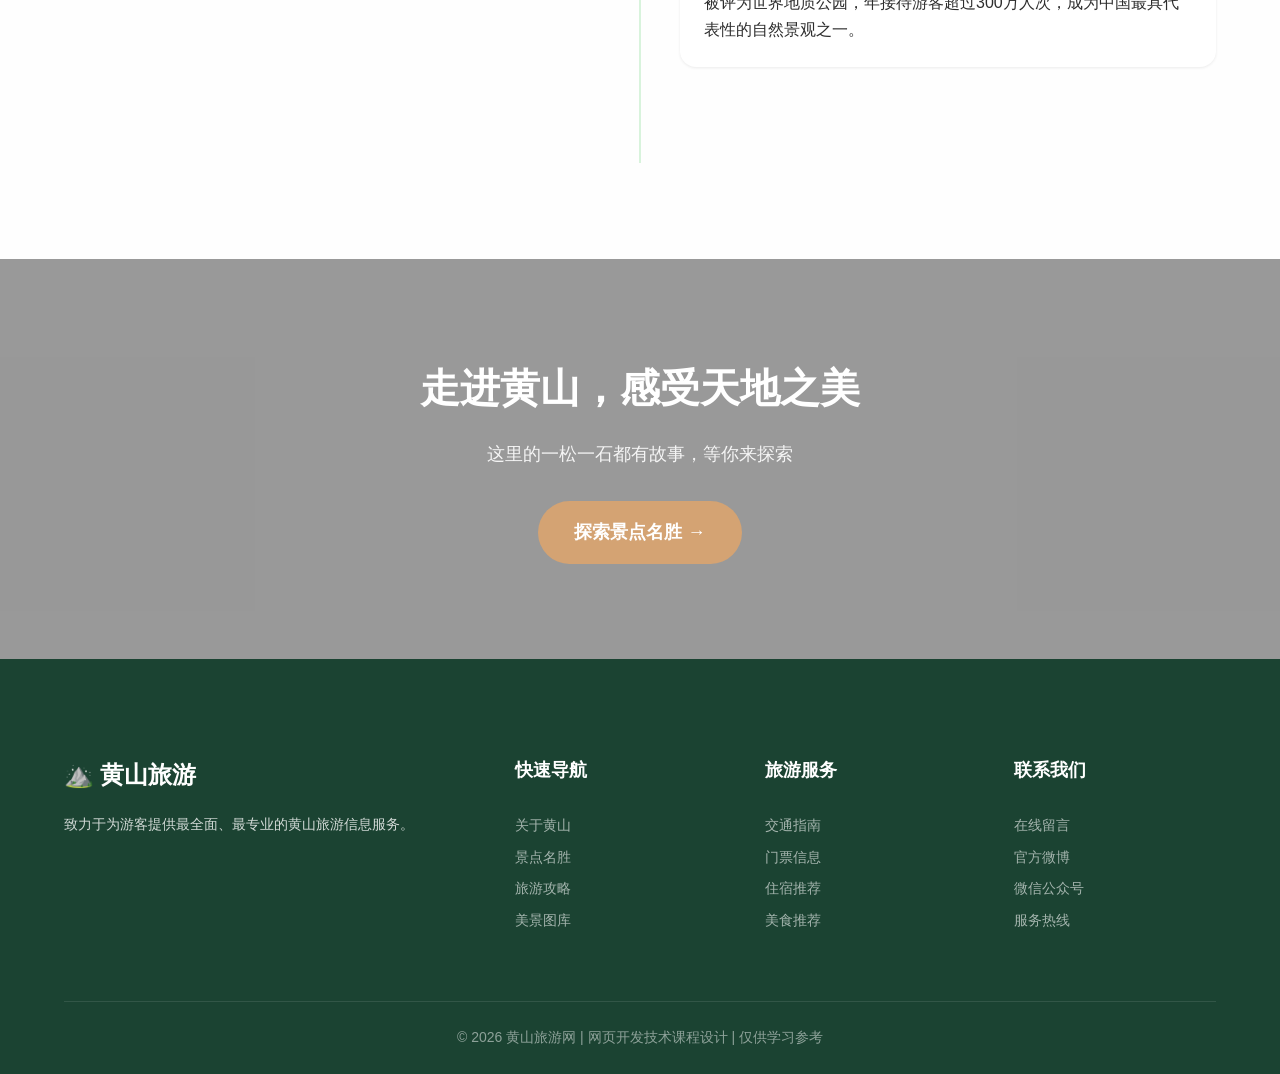
==== commit d7d99b3a: "fix: 开场动画仅首页播放，其他页面移除" ====
--- a/about.html
+++ b/about.html
@@ -9,7 +9,6 @@
   <link rel="icon" href="data:image/svg+xml,<svg xmlns=%22http://www.w3.org/2000/svg%22 viewBox=%220 0 100 100%22><text y=%22.9em%22 font-size=%2290%22>⛰️</text></svg>">
 </head>
 <body>
-  <script src="js/splash.js"></script>
 
   <nav class="navbar">
     <div class="container">
